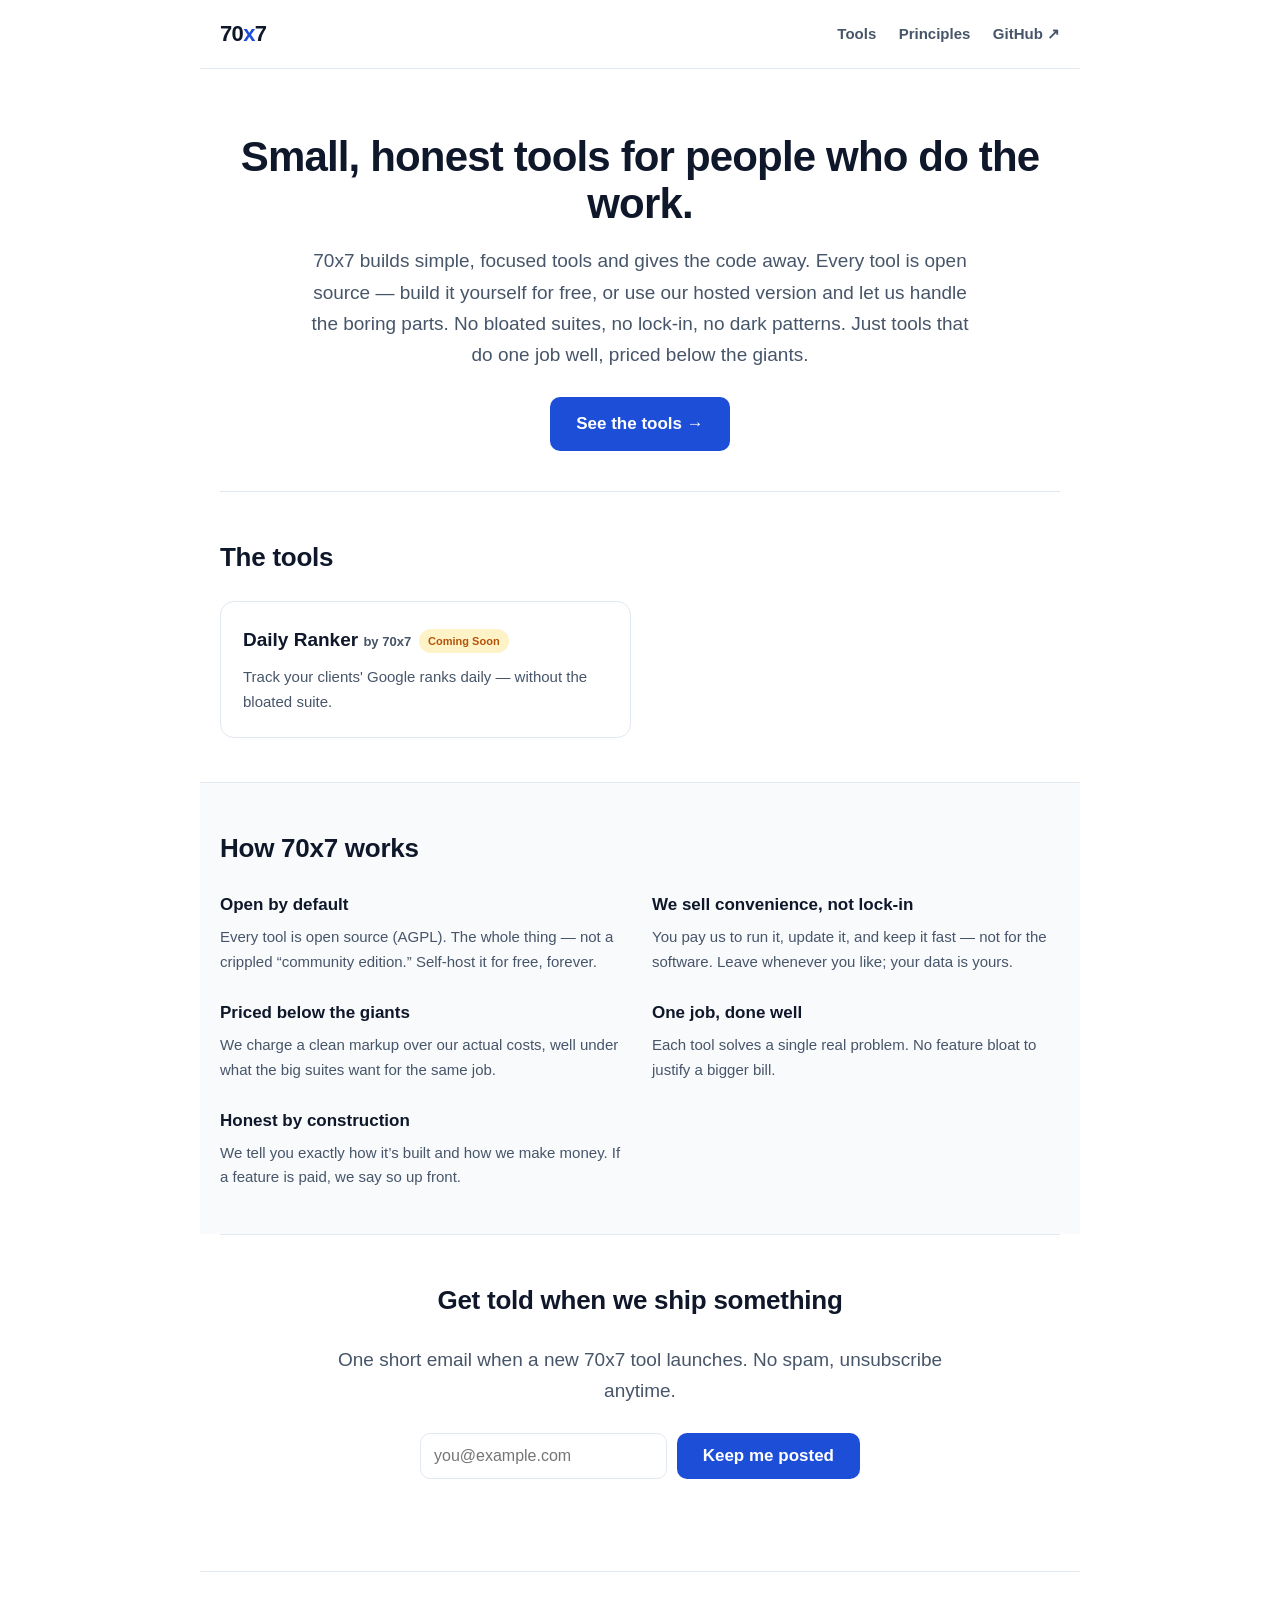
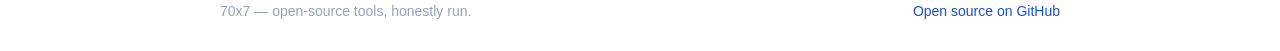
==== index.html @ 0df6f69b "70x7 hub — static site preview" ====
<!DOCTYPE html>
<html lang="en">
<head>
<meta charset="utf-8">
<meta name="viewport" content="width=device-width, initial-scale=1">
<title>70x7 — Small, honest tools for people who do the work.</title>
<meta name="description" content="70x7 builds simple, focused tools and gives the code away. Every tool is open source — build it yourself for free, or use our hosted version and let us han">
<link rel="stylesheet" href="styles.css">
</head>
<body>
<header class="nav">
  <a class="logo" href="index.html">70<span>x</span>7</a>
  <nav>
    <a href="index.html#tools">Tools</a>
    <a href="index.html#principles">Principles</a>
    <a href="https://github.com/nac70x7" target="_blank" rel="noopener">GitHub ↗</a>
  </nav>
</header>

<main>
<section class="hero">
  <h1>Small, honest tools for people who do the work.</h1>
  <p class="lead">70x7 builds simple, focused tools and gives the code away. Every tool is open source — build it yourself for free, or use our hosted version and let us handle the boring parts. No bloated suites, no lock-in, no dark patterns. Just tools that do one job well, priced below the giants.</p>
  <a class="cta" href="#tools">See the tools →</a>
</section>

<section id="tools" class="block">
  <h2>The tools</h2>
  <div class="cards">
    <a class="card" href="apps/daily-ranker.html"><h3>Daily Ranker <span class="by">by 70x7</span><span class="badge">Coming Soon</span></h3><p>Track your clients' Google ranks daily — without the bloated suite.</p></a>
  </div>
</section>

<section id="principles" class="block alt">
  <h2>How 70x7 works</h2>
  <div class="principles">
    <div><h3>Open by default</h3><p>Every tool is open source (AGPL). The whole thing — not a crippled “community edition.” Self-host it for free, forever.</p></div>
<div><h3>We sell convenience, not lock-in</h3><p>You pay us to run it, update it, and keep it fast — not for the software. Leave whenever you like; your data is yours.</p></div>
<div><h3>Priced below the giants</h3><p>We charge a clean markup over our actual costs, well under what the big suites want for the same job.</p></div>
<div><h3>One job, done well</h3><p>Each tool solves a single real problem. No feature bloat to justify a bigger bill.</p></div>
<div><h3>Honest by construction</h3><p>We tell you exactly how it’s built and how we make money. If a feature is paid, we say so up front.</p></div>
  </div>
</section>

<section id="keep-posted" class="block email">
  <h2>Get told when we ship something</h2>
  <p class="lead">One short email when a new 70x7 tool launches. No spam, unsubscribe anytime.</p>
  <form action="REPLACE_WITH_FREE_ESP_OR_GOOGLE_FORM_ACTION" method="POST" class="email-form">
    <input type="email" name="email" required placeholder="you@example.com">
    <button class="cta" type="submit">Keep me posted</button>
  </form>
</section>

</main>

<footer class="foot">
  <div>70x7 — open-source tools, honestly run.</div>
  <div class="foot-links"><a href="https://github.com/nac70x7" target="_blank" rel="noopener">Open source on GitHub</a></div>
</footer>
</body>
</html>
---- styles.css ----
:root{--ink:#0f172a;--muted:#475569;--line:#e2e8f0;--brand:#1d4ed8;--brand2:#15803d;--bg:#f8fafc}
*{box-sizing:border-box}
body{margin:0;font:16px/1.65 -apple-system,BlinkMacSystemFont,"Segoe UI",Roboto,Helvetica,Arial,sans-serif;color:var(--ink);background:#fff}
a{color:var(--brand);text-decoration:none}
a:hover{text-decoration:underline}
main{max-width:880px;margin:0 auto;padding:0 20px}

/* nav */
.nav{display:flex;align-items:center;justify-content:space-between;max-width:880px;margin:0 auto;padding:16px 20px;border-bottom:1px solid var(--line)}
.logo{font-weight:800;font-size:22px;letter-spacing:-.03em;color:var(--ink)}
.logo span{color:var(--brand)}
.nav nav a{margin-left:18px;color:var(--muted);font-weight:600;font-size:15px}

/* hero */
.hero{padding:64px 0 40px;text-align:center}
.hero h1{font-size:42px;line-height:1.12;letter-spacing:-.02em;margin:0 0 18px}
.lead{font-size:19px;color:var(--muted);max-width:660px;margin:0 auto 26px}
.cta{display:inline-block;background:var(--brand);color:#fff;font-weight:700;font-size:17px;padding:13px 26px;border-radius:10px;border:0;cursor:pointer}
.cta:hover{background:#1e40af;text-decoration:none}

/* blocks */
.block{padding:44px 0;border-top:1px solid var(--line)}
.block h2{font-size:26px;letter-spacing:-.01em;margin:0 0 22px}
.block.alt{background:var(--bg);margin:0 -20px;padding:44px 20px;border-radius:0}

/* tool cards */
.cards{display:grid;grid-template-columns:1fr 1fr;gap:18px}
@media(max-width:640px){.cards{grid-template-columns:1fr}.hero h1{font-size:32px}}
.card{display:block;border:1px solid var(--line);border-radius:14px;padding:22px;color:inherit;transition:border-color .15s}
.card:hover{border-color:var(--brand);text-decoration:none}
.card h3{margin:0 0 4px;font-size:19px}
.card .by{color:var(--muted);font-weight:600;font-size:13px}
.card p{margin:10px 0 0;color:var(--muted);font-size:15px}
.badge{display:inline-block;background:#fef3c7;color:#b45309;font-weight:700;font-size:11px;padding:3px 9px;border-radius:999px;margin-left:8px;vertical-align:middle}
.badge.live{background:#dcfce7;color:var(--brand2)}

/* principles */
.principles{display:grid;grid-template-columns:1fr 1fr;gap:24px}
@media(max-width:640px){.principles{grid-template-columns:1fr}}
.principles h3{margin:0 0 6px;font-size:17px}
.principles p{margin:0;color:var(--muted);font-size:15px}

/* email */
.email{text-align:center}
.email-form{display:flex;gap:10px;max-width:440px;margin:18px auto 0}
.email-form input{flex:1;padding:13px;border:1px solid var(--line);border-radius:10px;font-size:16px}
@media(max-width:520px){.email-form{flex-direction:column}}

/* app page */
.back{display:inline-block;color:var(--muted);font-weight:600;font-size:14px;margin:28px 0 0}
.app-head{padding:18px 0 8px}
.app-title{display:flex;align-items:baseline;gap:10px;flex-wrap:wrap}
.app-title h1{font-size:38px;letter-spacing:-.02em;margin:0}
.app-head .by{color:var(--muted);font-weight:700}
.app-head .tagline{font-size:20px;color:var(--muted);margin:14px 0 22px}
.ticks{list-style:none;padding:0;margin:0}
.ticks li{padding:8px 0 8px 30px;position:relative;color:var(--muted)}
.ticks li:before{content:"✓";position:absolute;left:0;color:var(--brand2);font-weight:800}
.steps{color:var(--muted);padding-left:22px}
.steps li{margin:8px 0}
.pricing{font-size:18px;font-weight:600}
.opencore .two{display:grid;grid-template-columns:1fr 1fr;gap:24px;margin-bottom:18px}
@media(max-width:640px){.opencore .two{grid-template-columns:1fr}}
.opencore h3{margin:0 0 8px}
.opencore p{color:var(--muted)}
.donate{font-size:15px}
pre{background:var(--bg);border:1px solid var(--line);border-radius:10px;padding:14px;overflow:auto;font-size:14px}

/* footer */
.foot{max-width:880px;margin:48px auto 0;padding:28px 20px;border-top:1px solid var(--line);color:#94a3b8;font-size:14px;display:flex;justify-content:space-between;flex-wrap:wrap;gap:8px}
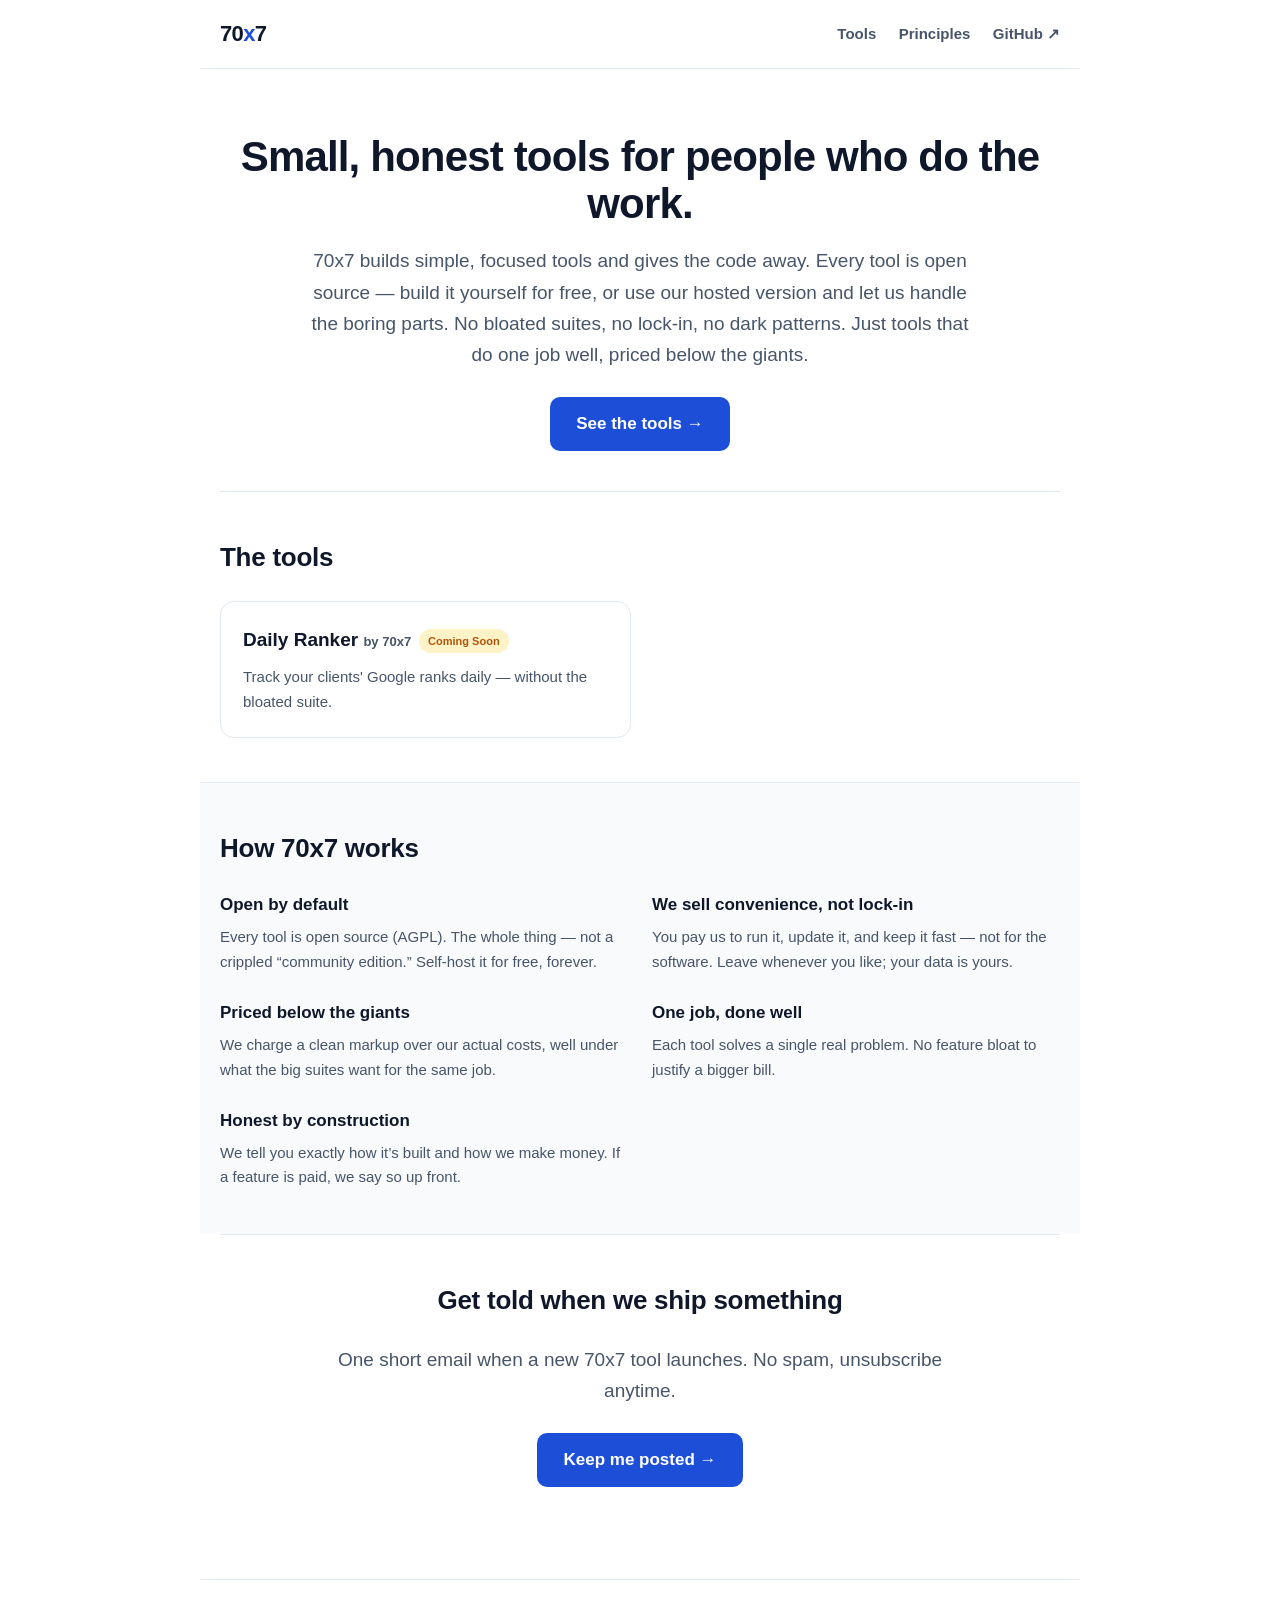
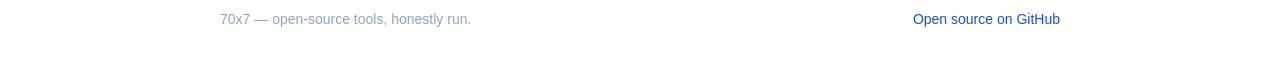
==== commit 2b878c54: "wire email capture -> Google Form" ====
--- a/index.html
+++ b/index.html
@@ -45,10 +45,7 @@
 <section id="keep-posted" class="block email">
   <h2>Get told when we ship something</h2>
   <p class="lead">One short email when a new 70x7 tool launches. No spam, unsubscribe anytime.</p>
-  <form action="REPLACE_WITH_FREE_ESP_OR_GOOGLE_FORM_ACTION" method="POST" class="email-form">
-    <input type="email" name="email" required placeholder="you@example.com">
-    <button class="cta" type="submit">Keep me posted</button>
-  </form>
+  <a class="cta" href="https://docs.google.com/forms/d/e/1FAIpQLSfNbJ4weKzhKAgx2dNWopKOEZO5ZaF4YAxMpomdWx_0Jdencg/viewform" target="_blank" rel="noopener">Keep me posted →</a>
 </section>
 
 </main>
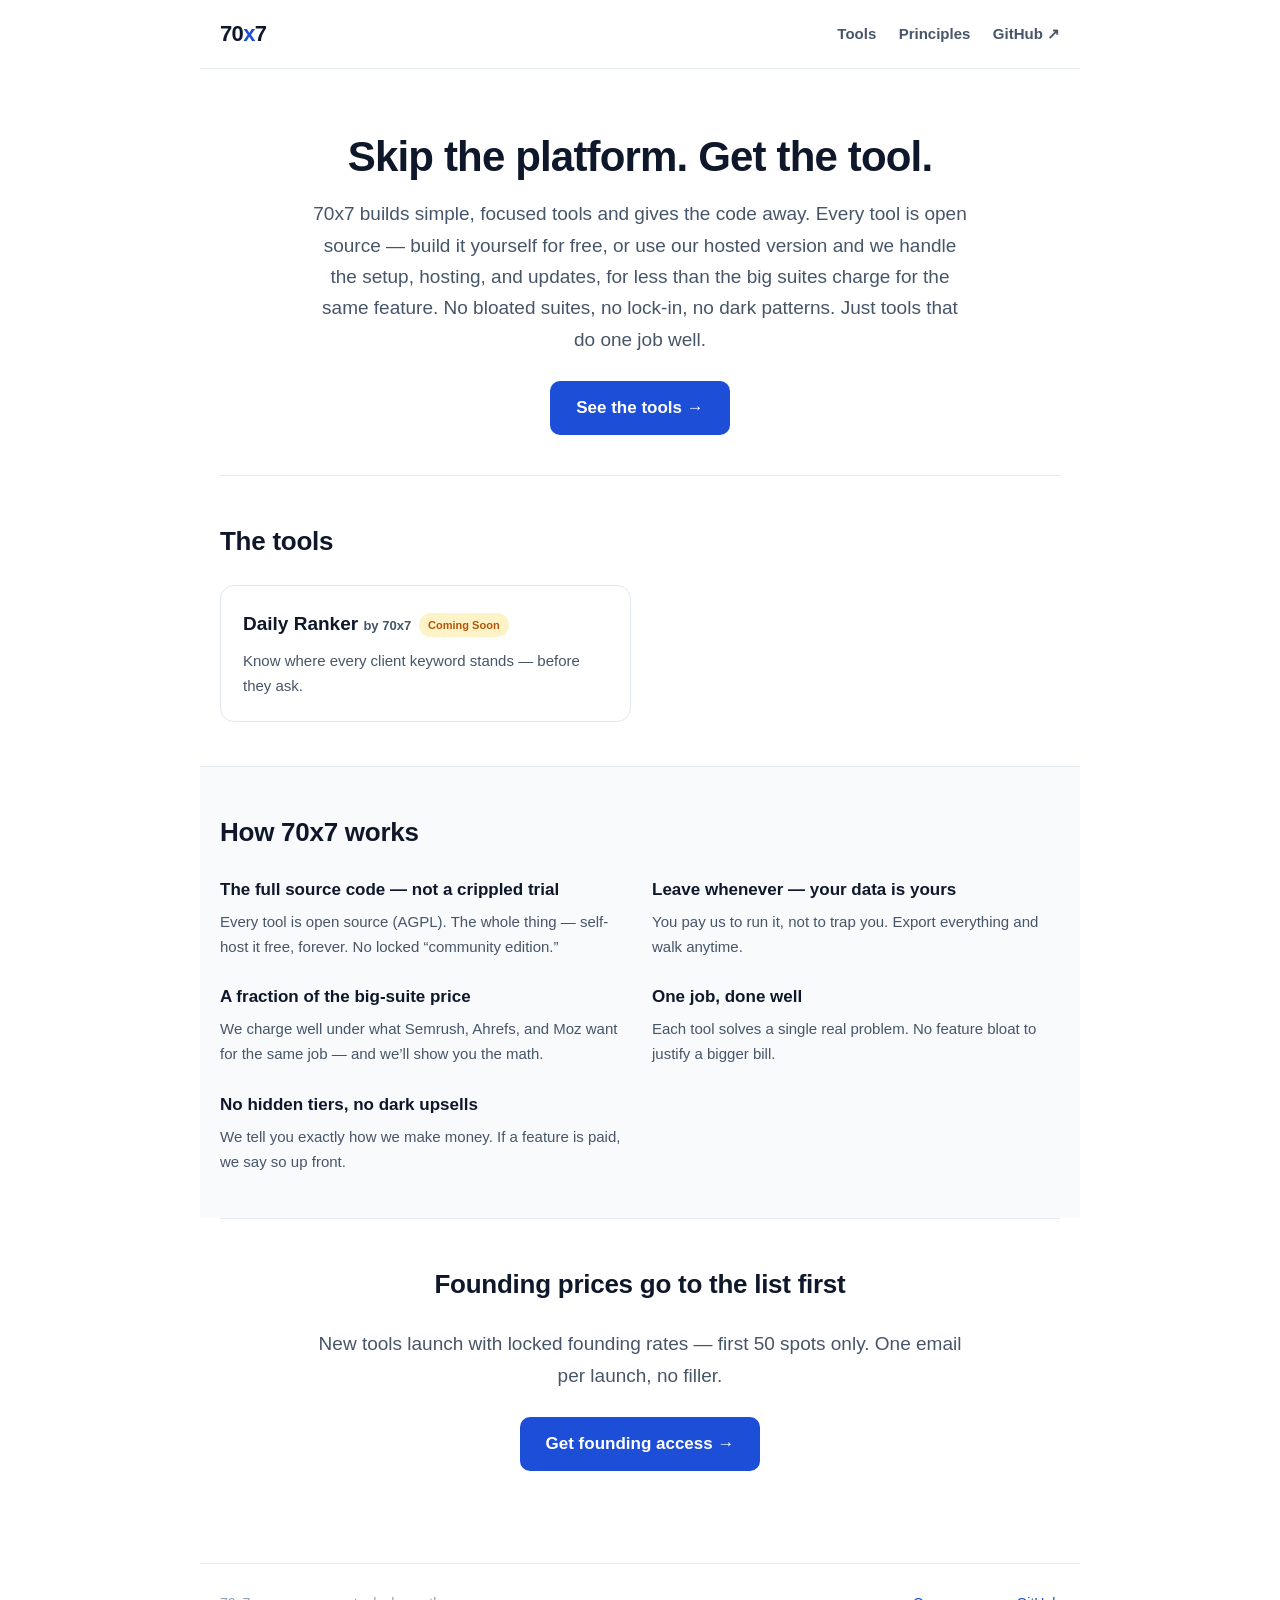
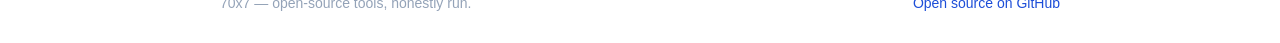
==== commit b67ad713: "copy: re-aim at the SEO buyer (specialist panel) + economics fix" ====
--- a/index.html
+++ b/index.html
@@ -3,8 +3,8 @@
 <head>
 <meta charset="utf-8">
 <meta name="viewport" content="width=device-width, initial-scale=1">
-<title>70x7 — Small, honest tools for people who do the work.</title>
-<meta name="description" content="70x7 builds simple, focused tools and gives the code away. Every tool is open source — build it yourself for free, or use our hosted version and let us han">
+<title>70x7 — Skip the platform. Get the tool.</title>
+<meta name="description" content="70x7 builds simple, focused tools and gives the code away. Every tool is open source — build it yourself for free, or use our hosted version and we handle ">
 <link rel="stylesheet" href="styles.css">
 </head>
 <body>
@@ -19,33 +19,33 @@
 
 <main>
 <section class="hero">
-  <h1>Small, honest tools for people who do the work.</h1>
-  <p class="lead">70x7 builds simple, focused tools and gives the code away. Every tool is open source — build it yourself for free, or use our hosted version and let us handle the boring parts. No bloated suites, no lock-in, no dark patterns. Just tools that do one job well, priced below the giants.</p>
+  <h1>Skip the platform. Get the tool.</h1>
+  <p class="lead">70x7 builds simple, focused tools and gives the code away. Every tool is open source — build it yourself for free, or use our hosted version and we handle the setup, hosting, and updates, for less than the big suites charge for the same feature. No bloated suites, no lock-in, no dark patterns. Just tools that do one job well.</p>
   <a class="cta" href="#tools">See the tools →</a>
 </section>
 
 <section id="tools" class="block">
   <h2>The tools</h2>
   <div class="cards">
-    <a class="card" href="apps/daily-ranker.html"><h3>Daily Ranker <span class="by">by 70x7</span><span class="badge">Coming Soon</span></h3><p>Track your clients' Google ranks daily — without the bloated suite.</p></a>
+    <a class="card" href="apps/daily-ranker.html"><h3>Daily Ranker <span class="by">by 70x7</span><span class="badge">Coming Soon</span></h3><p>Know where every client keyword stands — before they ask.</p></a>
   </div>
 </section>
 
 <section id="principles" class="block alt">
   <h2>How 70x7 works</h2>
   <div class="principles">
-    <div><h3>Open by default</h3><p>Every tool is open source (AGPL). The whole thing — not a crippled “community edition.” Self-host it for free, forever.</p></div>
-<div><h3>We sell convenience, not lock-in</h3><p>You pay us to run it, update it, and keep it fast — not for the software. Leave whenever you like; your data is yours.</p></div>
-<div><h3>Priced below the giants</h3><p>We charge a clean markup over our actual costs, well under what the big suites want for the same job.</p></div>
+    <div><h3>The full source code — not a crippled trial</h3><p>Every tool is open source (AGPL). The whole thing — self-host it free, forever. No locked “community edition.”</p></div>
+<div><h3>Leave whenever — your data is yours</h3><p>You pay us to run it, not to trap you. Export everything and walk anytime.</p></div>
+<div><h3>A fraction of the big-suite price</h3><p>We charge well under what Semrush, Ahrefs, and Moz want for the same job — and we’ll show you the math.</p></div>
 <div><h3>One job, done well</h3><p>Each tool solves a single real problem. No feature bloat to justify a bigger bill.</p></div>
-<div><h3>Honest by construction</h3><p>We tell you exactly how it’s built and how we make money. If a feature is paid, we say so up front.</p></div>
+<div><h3>No hidden tiers, no dark upsells</h3><p>We tell you exactly how we make money. If a feature is paid, we say so up front.</p></div>
   </div>
 </section>
 
 <section id="keep-posted" class="block email">
-  <h2>Get told when we ship something</h2>
-  <p class="lead">One short email when a new 70x7 tool launches. No spam, unsubscribe anytime.</p>
-  <a class="cta" href="https://docs.google.com/forms/d/e/1FAIpQLSfNbJ4weKzhKAgx2dNWopKOEZO5ZaF4YAxMpomdWx_0Jdencg/viewform" target="_blank" rel="noopener">Keep me posted →</a>
+  <h2>Founding prices go to the list first</h2>
+  <p class="lead">New tools launch with locked founding rates — first 50 spots only. One email per launch, no filler.</p>
+  <a class="cta" href="https://docs.google.com/forms/d/e/1FAIpQLSfNbJ4weKzhKAgx2dNWopKOEZO5ZaF4YAxMpomdWx_0Jdencg/viewform" target="_blank" rel="noopener">Get founding access →</a>
 </section>
 
 </main>
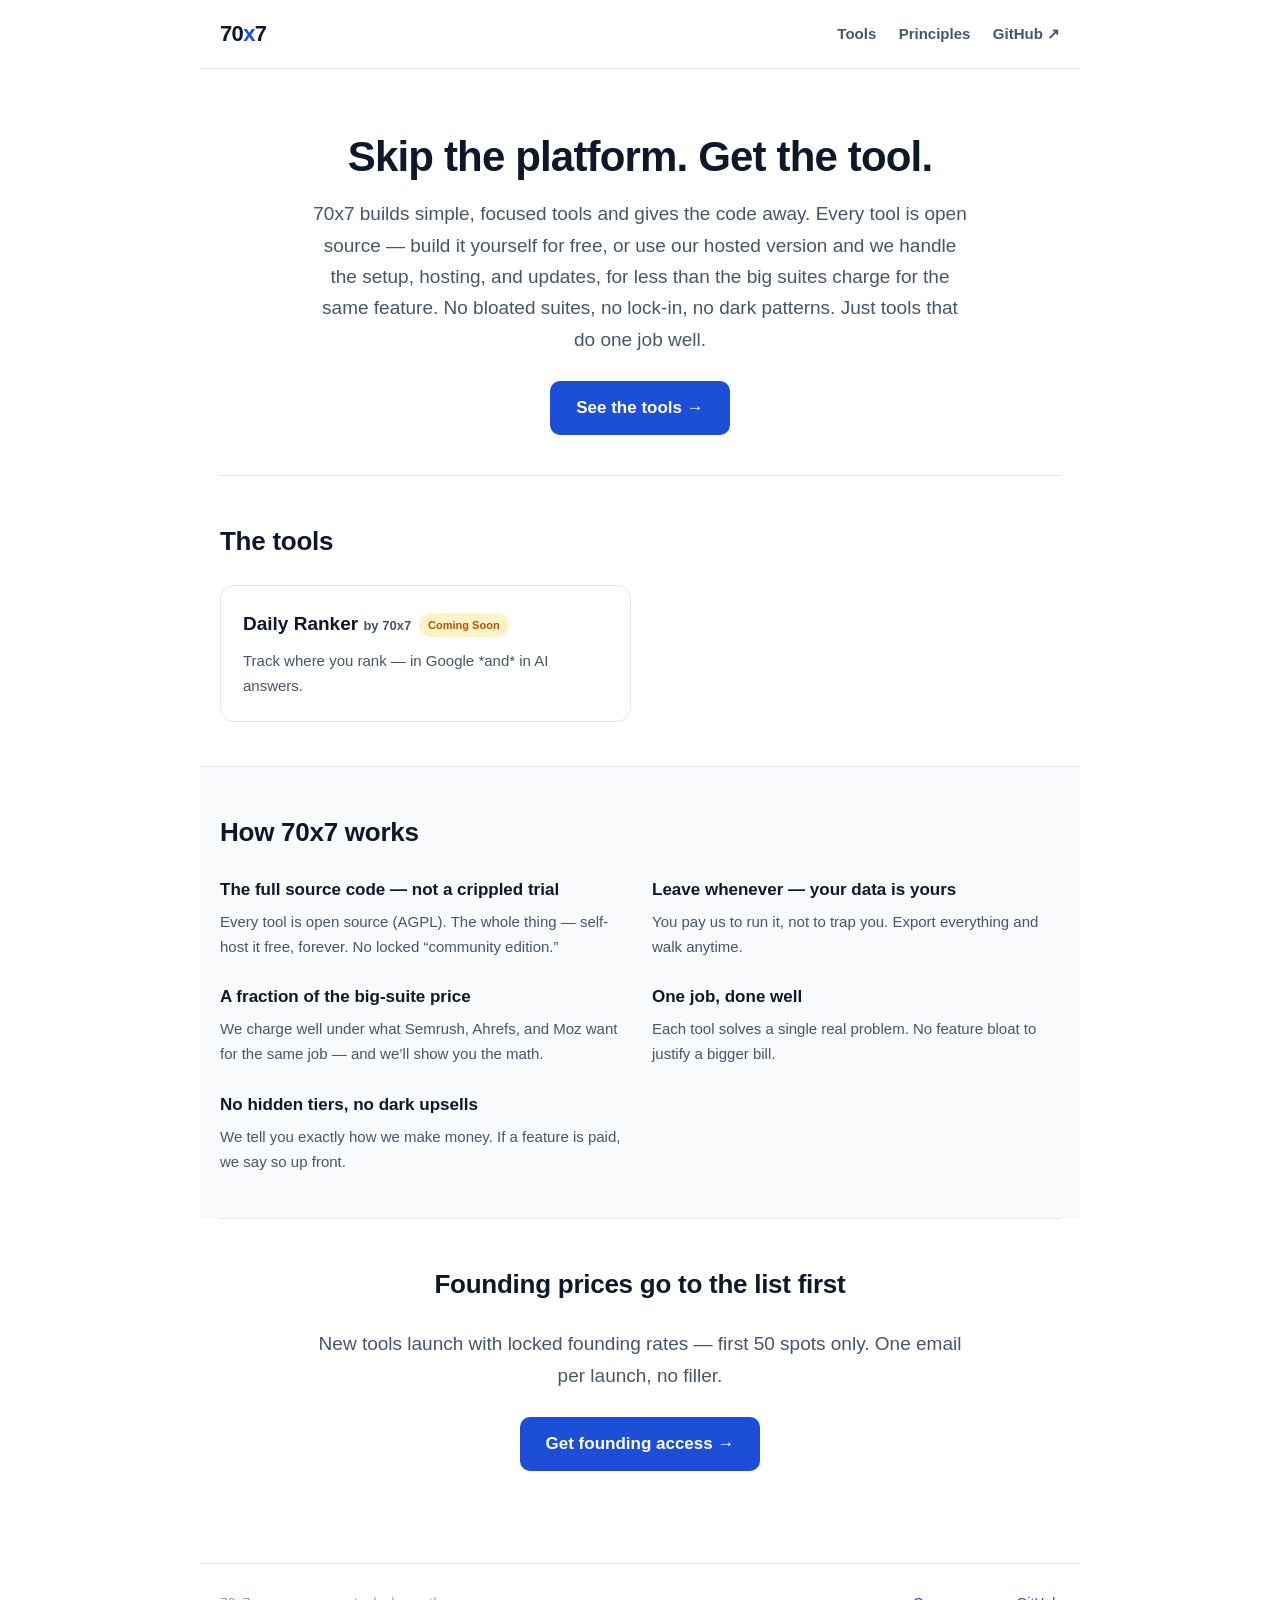
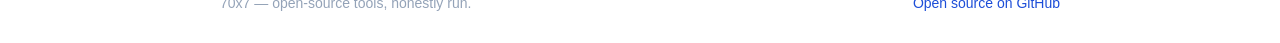
==== commit 85972041: "reposition Daily Ranker: free OSS rank + paid AEO layer" ====
--- a/index.html
+++ b/index.html
@@ -27,7 +27,7 @@
 <section id="tools" class="block">
   <h2>The tools</h2>
   <div class="cards">
-    <a class="card" href="apps/daily-ranker.html"><h3>Daily Ranker <span class="by">by 70x7</span><span class="badge">Coming Soon</span></h3><p>Know where every client keyword stands — before they ask.</p></a>
+    <a class="card" href="apps/daily-ranker.html"><h3>Daily Ranker <span class="by">by 70x7</span><span class="badge">Coming Soon</span></h3><p>Track where you rank — in Google *and* in AI answers.</p></a>
   </div>
 </section>
 
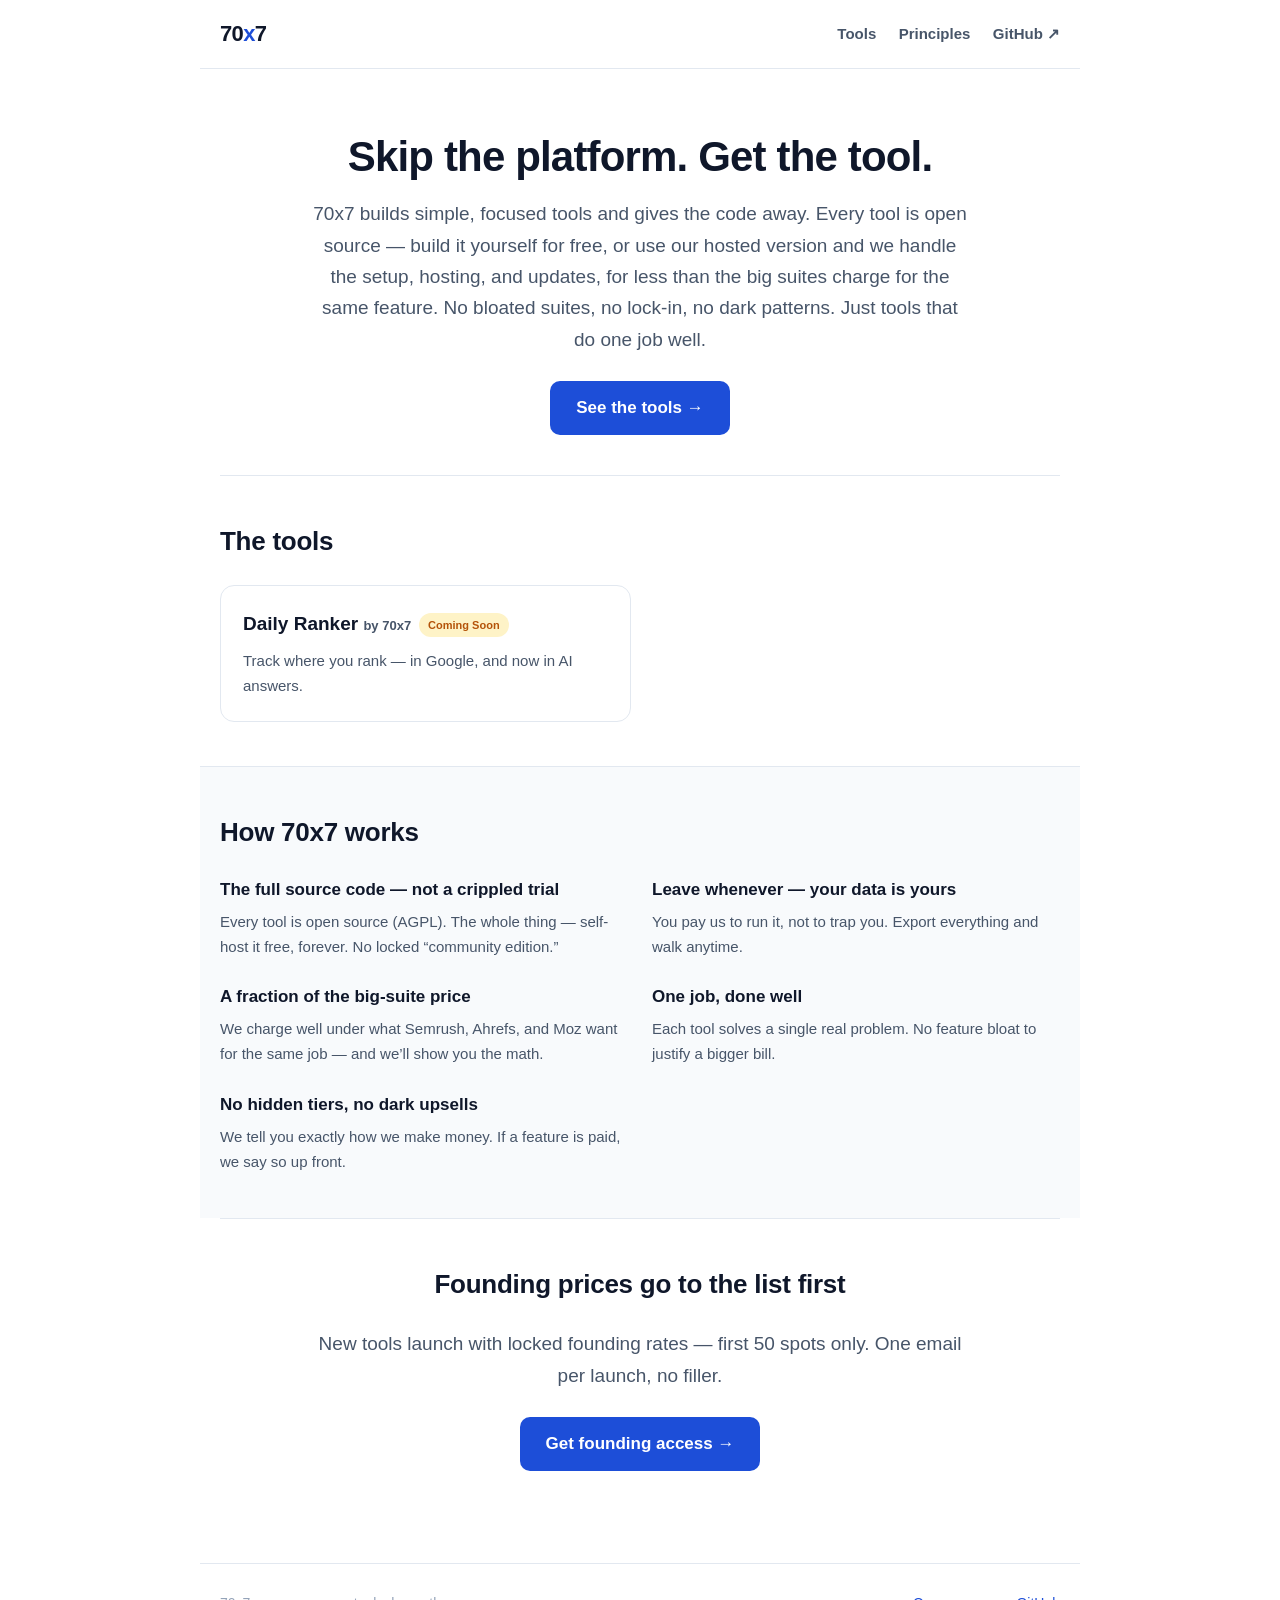
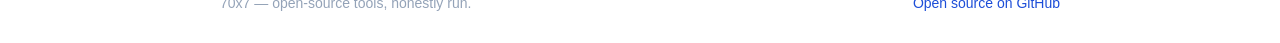
==== commit 1e75cb9b: "reposition Daily Ranker: free OSS rank + paid AEO layer" ====
--- a/index.html
+++ b/index.html
@@ -27,7 +27,7 @@
 <section id="tools" class="block">
   <h2>The tools</h2>
   <div class="cards">
-    <a class="card" href="apps/daily-ranker.html"><h3>Daily Ranker <span class="by">by 70x7</span><span class="badge">Coming Soon</span></h3><p>Track where you rank — in Google *and* in AI answers.</p></a>
+    <a class="card" href="apps/daily-ranker.html"><h3>Daily Ranker <span class="by">by 70x7</span><span class="badge">Coming Soon</span></h3><p>Track where you rank — in Google, and now in AI answers.</p></a>
   </div>
 </section>
 
